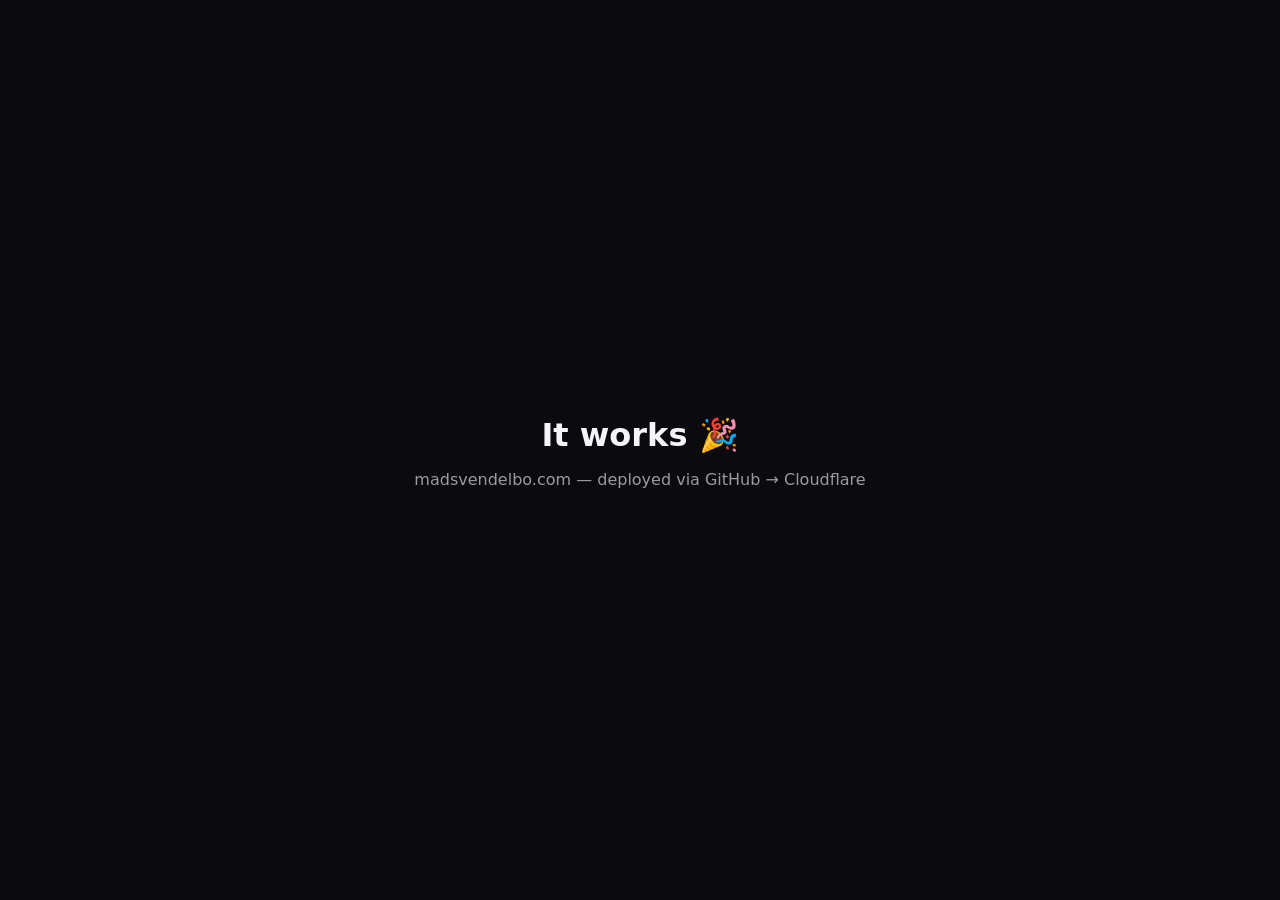
==== public/index.html @ b3d0920f "Initial scaffold: static site served by Cloudflare Workers Co-Authored-By: Claude Fable 5 <noreply@a" ====
<!doctype html>
<html lang="en">
<head>
  <meta charset="utf-8">
  <meta name="viewport" content="width=device-width, initial-scale=1">
  <title>madsvendelbo.com</title>
  <style>
    body {
      margin: 0;
      min-height: 100vh;
      display: grid;
      place-items: center;
      font-family: -apple-system, system-ui, sans-serif;
      background: #0b0b0f;
      color: #f5f5f7;
    }
    main { text-align: center; }
    h1 { font-size: 2rem; margin-bottom: 0.5rem; }
    p { color: #9a9aa3; }
  </style>
</head>
<body>
  <main>
    <h1>It works 🎉</h1>
    <p>madsvendelbo.com — deployed via GitHub → Cloudflare</p>
  </main>
</body>
</html>
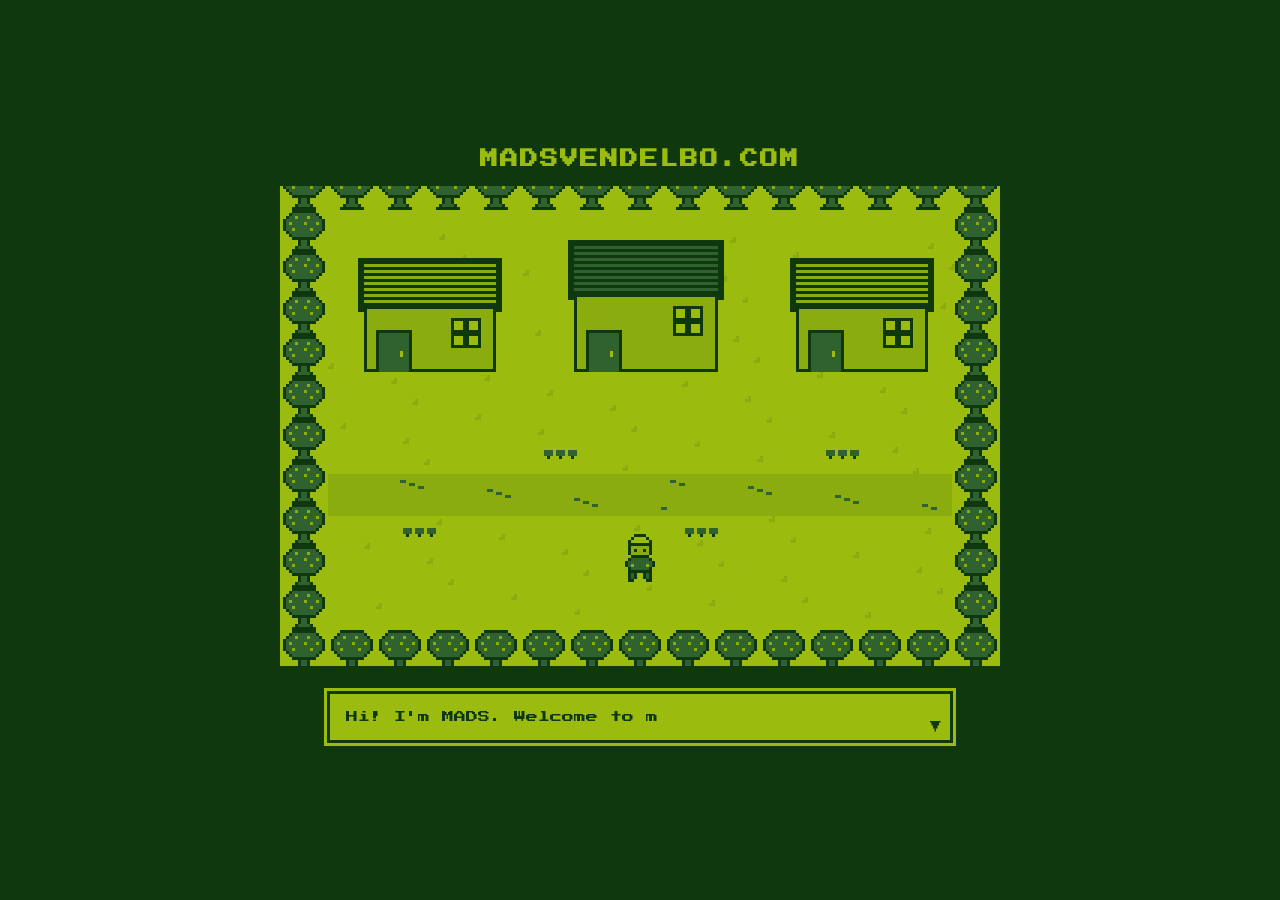
==== commit 3a55e659: "Game Boy hero: pixel village with three houses and cursor-following character Co-Authored-By: Claude" ====
--- a/public/index.html
+++ b/public/index.html
@@ -3,26 +3,370 @@
 <head>
   <meta charset="utf-8">
   <meta name="viewport" content="width=device-width, initial-scale=1">
-  <title>madsvendelbo.com</title>
+  <title>Mads Vendelbo</title>
+  <meta name="description" content="Mads Vendelbo — welcome to my little corner of the internet.">
+  <link rel="preconnect" href="https://fonts.googleapis.com">
+  <link rel="preconnect" href="https://fonts.gstatic.com" crossorigin>
+  <link href="https://fonts.googleapis.com/css2?family=Press+Start+2P&display=swap" rel="stylesheet">
   <style>
+    * { margin: 0; padding: 0; box-sizing: border-box; }
+
+    :root {
+      --gb-darkest: #0f380f;
+      --gb-dark: #306230;
+      --gb-light: #8bac0f;
+      --gb-lightest: #9bbc0f;
+    }
+
     body {
-      margin: 0;
-      min-height: 100vh;
-      display: grid;
-      place-items: center;
-      font-family: -apple-system, system-ui, sans-serif;
-      background: #0b0b0f;
-      color: #f5f5f7;
-    }
-    main { text-align: center; }
-    h1 { font-size: 2rem; margin-bottom: 0.5rem; }
-    p { color: #9a9aa3; }
+      background: var(--gb-darkest);
+      font-family: "Press Start 2P", monospace;
+      overflow: hidden;
+    }
+
+    .hero {
+      position: relative;
+      height: 100vh;
+      height: 100svh;
+      display: flex;
+      flex-direction: column;
+      align-items: center;
+      justify-content: center;
+      gap: 18px;
+      padding: 16px;
+    }
+
+    .title {
+      color: var(--gb-lightest);
+      font-size: clamp(10px, 2.2vw, 18px);
+      letter-spacing: 2px;
+      text-align: center;
+      animation: blinkIn 0.1s 0.2s both;
+    }
+
+    canvas {
+      image-rendering: pixelated;
+      image-rendering: crisp-edges;
+      cursor: crosshair;
+    }
+
+    .dialog {
+      width: min(92vw, 640px);
+      background: var(--gb-lightest);
+      color: var(--gb-darkest);
+      border: 4px solid var(--gb-darkest);
+      box-shadow: inset 0 0 0 3px var(--gb-lightest), inset 0 0 0 6px var(--gb-darkest);
+      padding: 18px 22px;
+      font-size: clamp(8px, 1.6vw, 12px);
+      line-height: 1.9;
+      min-height: 64px;
+      position: relative;
+    }
+
+    .dialog .arrow {
+      position: absolute;
+      right: 14px;
+      bottom: 8px;
+      animation: bounce 0.6s steps(2) infinite;
+    }
+
+    @keyframes bounce { 50% { transform: translateY(3px); } }
+    @keyframes blinkIn { from { opacity: 0; } to { opacity: 1; } }
   </style>
 </head>
 <body>
-  <main>
-    <h1>It works 🎉</h1>
-    <p>madsvendelbo.com — deployed via GitHub → Cloudflare</p>
-  </main>
+  <section class="hero">
+    <h1 class="title">MADSVENDELBO.COM</h1>
+    <canvas id="game" width="240" height="160"></canvas>
+    <div class="dialog"><span id="text"></span><span class="arrow">&#9660;</span></div>
+  </section>
+
+  <script>
+    // ---------- Game Boy palette ----------
+    const PAL = { 1: "#0f380f", 2: "#306230", 3: "#8bac0f", 4: "#9bbc0f" };
+    const W = 240, H = 160, TILE = 16;
+
+    // ---------- sprites (16x16, chars index PAL, "." = transparent) ----------
+    const SPRITES = {
+      down: [[
+        "......1111......",
+        ".....144441.....",
+        "....14444441....",
+        "....11111111....",
+        "....13333331....",
+        "....13133131....",
+        "....13333331....",
+        ".....111111.....",
+        "....12222221....",
+        "...1222222221...",
+        "...1232222321...",
+        "....12222221....",
+        "....11111111....",
+        "....121..121....",
+        "....121..121....",
+        "....11....11....",
+      ],[
+        "......1111......",
+        ".....144441.....",
+        "....14444441....",
+        "....11111111....",
+        "....13333331....",
+        "....13133131....",
+        "....13333331....",
+        ".....111111.....",
+        "....12222221....",
+        "...1222222221...",
+        "...1232222321...",
+        "....12222221....",
+        "....11111111....",
+        "....121..121....",
+        "....121...11....",
+        "....11..........",
+      ]],
+      up: [[
+        "......1111......",
+        ".....144441.....",
+        "....14444441....",
+        "....11111111....",
+        "....14444441....",
+        "....11444411....",
+        "....11111111....",
+        ".....111111.....",
+        "....12222221....",
+        "...1222222221...",
+        "...1232222321...",
+        "....12222221....",
+        "....11111111....",
+        "....121..121....",
+        "....121..121....",
+        "....11....11....",
+      ],[
+        "......1111......",
+        ".....144441.....",
+        "....14444441....",
+        "....11111111....",
+        "....14444441....",
+        "....11444411....",
+        "....11111111....",
+        ".....111111.....",
+        "....12222221....",
+        "...1222222221...",
+        "...1232222321...",
+        "....12222221....",
+        "....11111111....",
+        "....121..121....",
+        "....11...121....",
+        "..........11....",
+      ]],
+      side: [[
+        "......1111......",
+        ".....144441.....",
+        "....14444441....",
+        "....11111111....",
+        "....13333331....",
+        "....13333131....",
+        "....13333331....",
+        ".....111111.....",
+        "....12222221....",
+        "....12222221....",
+        "....12232221....",
+        "....12222221....",
+        "....11111111....",
+        ".....121121.....",
+        ".....121.121....",
+        ".....11...11....",
+      ],[
+        "......1111......",
+        ".....144441.....",
+        "....14444441....",
+        "....11111111....",
+        "....13333331....",
+        "....13333131....",
+        "....13333331....",
+        ".....111111.....",
+        "....12222221....",
+        "....12222221....",
+        "....12232221....",
+        "....12222221....",
+        "....11111111....",
+        "....121..121....",
+        "...121....121...",
+        "...11......11...",
+      ]],
+    };
+
+    const TREE = [
+      "....11111111....",
+      "...1222222221...",
+      "..122322232221..",
+      ".12222222222221.",
+      ".12322223222321.",
+      ".12222222222221.",
+      ".12232222232221.",
+      "..122222222221..",
+      "...1222222221...",
+      "....11111111....",
+      "......1221......",
+      "......1221......",
+      ".....122221.....",
+      "....11111111....",
+      "................",
+      "................",
+    ];
+
+    // ---------- canvas setup ----------
+    const cv = document.getElementById("game");
+    const ctx = cv.getContext("2d");
+
+    function fit() {
+      const availW = window.innerWidth - 32;
+      const availH = window.innerHeight * 0.62;
+      const scale = Math.max(1, Math.floor(Math.min(availW / W, availH / H)));
+      cv.style.width = W * scale + "px";
+      cv.style.height = H * scale + "px";
+    }
+    fit();
+    window.addEventListener("resize", fit);
+
+    function drawSprite(rows, x, y, flip) {
+      x = Math.round(x); y = Math.round(y);
+      for (let r = 0; r < rows.length; r++) {
+        for (let c = 0; c < 16; c++) {
+          const ch = rows[r][flip ? 15 - c : c];
+          if (ch !== ".") {
+            ctx.fillStyle = PAL[ch];
+            ctx.fillRect(x + c, y + r, 1, 1);
+          }
+        }
+      }
+    }
+
+    // ---------- static scene, pre-rendered once ----------
+    const scene = document.createElement("canvas");
+    scene.width = W; scene.height = H;
+    const sctx = scene.getContext("2d");
+
+    function px(x, y, w, h, col) { sctx.fillStyle = PAL[col]; sctx.fillRect(x, y, w, h); }
+
+    function drawHouse(x, y, w, h, variant) {
+      const roofH = Math.floor(h * 0.45);
+      // roof with stripes + outline
+      px(x - 2, y, w + 4, roofH, 1);
+      for (let i = 2; i < roofH - 2; i += 2) px(x, y + i, w, 1, variant ? 2 : 3);
+      px(x - 2, y + roofH - 1, w + 4, 2, 1);
+      // wall
+      px(x, y + roofH, w, h - roofH, 3);
+      px(x, y + roofH, 1, h - roofH, 1);
+      px(x + w - 1, y + roofH, 1, h - roofH, 1);
+      px(x, y + h - 1, w, 1, 1);
+      // door
+      const dw = 10, dh = 13, dx = x + 5, dy = y + h - dh;
+      px(dx - 1, dy - 1, dw + 2, dh + 1, 1);
+      px(dx, dy, dw, dh, 2);
+      px(dx + dw - 3, dy + 6, 1, 2, 4); // handle
+      // window
+      const wx = x + w - 14, wy = y + roofH + 4;
+      px(wx - 1, wy - 1, 10, 10, 1);
+      px(wx, wy, 8, 8, 4);
+      px(wx + 3, wy, 2, 8, 1);
+      px(wx, wy + 3, 8, 2, 1);
+    }
+
+    // grass
+    px(0, 0, W, H, 4);
+    // grass tufts (deterministic scatter)
+    for (let i = 0; i < 90; i++) {
+      const gx = (i * 53 + 17) % (W - 32) + 16;
+      const gy = (i * 37 + 29) % (H - 32) + 16;
+      px(gx, gy, 2, 1, 3); px(gx + 1, gy - 1, 1, 1, 3);
+    }
+    // path
+    px(16, 96, W - 32, 14, 3);
+    for (let i = 0; i < 20; i++) px((i * 29 + 20) % (W - 40) + 20, 98 + ((i * 13) % 10), 2, 1, 2);
+    // flowers along the path
+    const FLOWERS = [];
+    for (let i = 0; i < 12; i++) FLOWERS.push([(i * 47 + 25) % (W - 48) + 24, i % 2 ? 88 : 114]);
+    // houses: three of them
+    drawHouse(28, 24, 44, 38, 0);
+    drawHouse(98, 18, 48, 44, 1);
+    drawHouse(172, 24, 44, 38, 0);
+    // tree border
+    for (let x = 0; x < W; x += TILE) {
+      drawSpriteTo(sctx, TREE, x, -6);
+      drawSpriteTo(sctx, TREE, x, H - 12);
+    }
+    for (let y = 8; y < H - 14; y += 14) {
+      drawSpriteTo(sctx, TREE, 0, y);
+      drawSpriteTo(sctx, TREE, W - TILE, y);
+    }
+
+    function drawSpriteTo(c, rows, x, y) {
+      for (let r = 0; r < rows.length; r++)
+        for (let col = 0; col < 16; col++) {
+          const ch = rows[r][col];
+          if (ch !== ".") { c.fillStyle = PAL[ch]; c.fillRect(x + col, y + r, 1, 1); }
+        }
+    }
+
+    // ---------- the little guy ----------
+    const guy = {
+      x: 112, y: 116,
+      tx: 112, ty: 116,
+      dir: "down", flip: false,
+      frame: 0, tick: 0, moving: false,
+      speed: 1.1,
+    };
+
+    function setTarget(clientX, clientY) {
+      const r = cv.getBoundingClientRect();
+      const gx = (clientX - r.left) / (r.width / W) - 8;
+      const gy = (clientY - r.top) / (r.height / H) - 8;
+      guy.tx = Math.max(14, Math.min(W - 30, gx));
+      guy.ty = Math.max(10, Math.min(H - 28, gy));
+    }
+    cv.addEventListener("mousemove", e => setTarget(e.clientX, e.clientY));
+    cv.addEventListener("touchmove", e => { e.preventDefault(); setTarget(e.touches[0].clientX, e.touches[0].clientY); }, { passive: false });
+    cv.addEventListener("touchstart", e => setTarget(e.touches[0].clientX, e.touches[0].clientY));
+
+    let flowerPhase = 0, globalTick = 0;
+
+    function step() {
+      const dx = guy.tx - guy.x, dy = guy.ty - guy.y;
+      const dist = Math.hypot(dx, dy);
+      guy.moving = dist > 1.5;
+      if (guy.moving) {
+        guy.x += (dx / dist) * guy.speed;
+        guy.y += (dy / dist) * guy.speed;
+        if (Math.abs(dx) > Math.abs(dy)) { guy.dir = "side"; guy.flip = dx < 0; }
+        else { guy.dir = dy < 0 ? "up" : "down"; guy.flip = false; }
+        if (++guy.tick > 8) { guy.tick = 0; guy.frame = 1 - guy.frame; }
+      } else {
+        guy.frame = 0;
+      }
+
+      if (++globalTick % 40 === 0) flowerPhase = 1 - flowerPhase;
+
+      // render
+      ctx.clearRect(0, 0, W, H);
+      ctx.drawImage(scene, 0, 0);
+      for (const [fx, fy] of FLOWERS) {
+        ctx.fillStyle = PAL[1];
+        ctx.fillRect(fx + 1, fy + 1, 1, 2);
+        ctx.fillStyle = PAL[flowerPhase ? 2 : 1];
+        ctx.fillRect(fx, fy - 1 + flowerPhase, 3, 2);
+      }
+      drawSprite(SPRITES[guy.dir][guy.moving ? guy.frame : 0], guy.x, guy.y, guy.flip);
+      requestAnimationFrame(step);
+    }
+    requestAnimationFrame(step);
+
+    // ---------- dialog typewriter ----------
+    const MSG = "Hi! I'm MADS. Welcome to my site! Move the cursor and I'll follow.";
+    const el = document.getElementById("text");
+    let ci = 0;
+    (function type() {
+      if (ci <= MSG.length) { el.textContent = MSG.slice(0, ci++); setTimeout(type, 45); }
+    })();
+  </script>
 </body>
 </html>
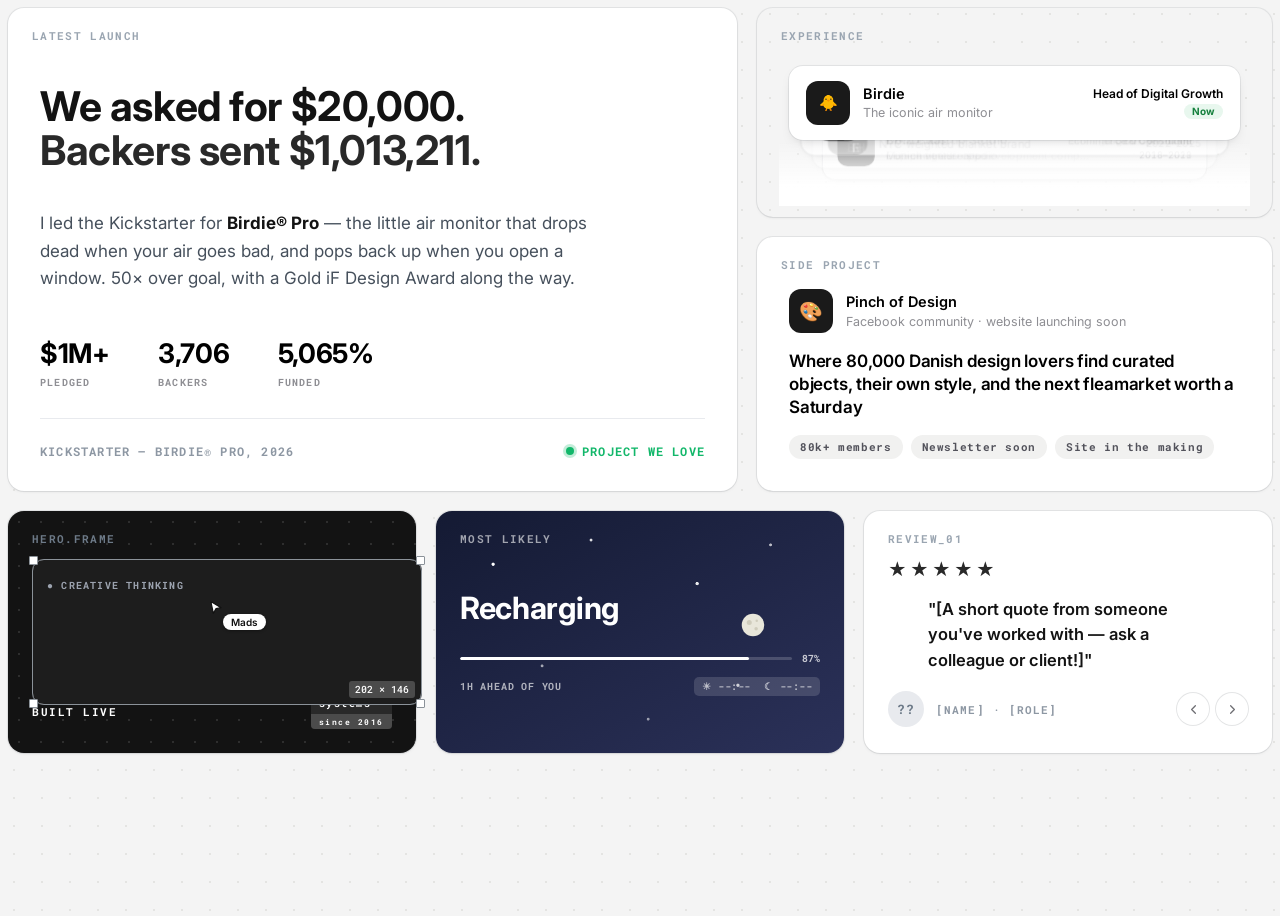
==== commit 38731d70: "Full site redesign: bento portfolio with live cards - Kickstarter statement card (Birdie Pro, $1M ra" ====
--- a/public/index.html
+++ b/public/index.html
@@ -4,369 +4,986 @@
   <meta charset="utf-8">
   <meta name="viewport" content="width=device-width, initial-scale=1">
   <title>Mads Vendelbo</title>
-  <meta name="description" content="Mads Vendelbo — welcome to my little corner of the internet.">
+  <meta name="description" content="Mads Vendelbo — Head of Growth. Strategy, experiments, execution.">
   <link rel="preconnect" href="https://fonts.googleapis.com">
   <link rel="preconnect" href="https://fonts.gstatic.com" crossorigin>
-  <link href="https://fonts.googleapis.com/css2?family=Press+Start+2P&display=swap" rel="stylesheet">
+  <link href="https://fonts.googleapis.com/css2?family=Roboto+Mono:wght@400;500;700&family=Inter:wght@400;500;600;700;800&display=swap" rel="stylesheet">
+  <link rel="stylesheet" href="/shared.css">
   <style>
-    * { margin: 0; padding: 0; box-sizing: border-box; }
-
     :root {
-      --gb-darkest: #0f380f;
-      --gb-dark: #306230;
-      --gb-light: #8bac0f;
-      --gb-lightest: #9bbc0f;
+      --sky: #58a9e6;
+      --sky-deep: #4d9fe0;
+      --orange: #292929;
+      --navy: #131313;
+      --navy-line: #2e2e2e;
+      --card-r: 16px;
+      --mono: "Roboto Mono", monospace;
     }
 
     body {
-      background: var(--gb-darkest);
-      font-family: "Press Start 2P", monospace;
+      background-color: #f4f4f4;
+      background-image: radial-gradient(circle, #e4e4e2 1px, transparent 1px);
+      background-size: 28px 28px;
+      min-height: 100vh;
+      font-family: "Inter", -apple-system, sans-serif;
+      overflow-x: hidden;
+    }
+
+    .site-head { position: relative; z-index: 5; }
+
+    /* bento */
+    .bento {
+      position: relative;
+      z-index: 1;
+      max-width: var(--page-w);
+      margin: 0 auto;
+      display: grid;
+      grid-template-columns: repeat(12, 1fr);
+      gap: 20px;
+    }
+
+    .tile {
+      background: #fff;
+      border-radius: var(--card-r);
+      padding: 32px;
+      position: relative;
+      box-shadow: 0 1px 5px -4px rgba(19,19,22,0.7), 0 0 0 1px rgba(34,42,53,0.08);
+    }
+
+    .tile-label {
+      position: absolute;
+      top: 20px;
+      left: 24px;
+      font-family: var(--mono);
+      font-size: 11px;
+      font-weight: 700;
+      letter-spacing: 0.12em;
+      color: #9aa5b1;
+      text-transform: uppercase;
+    }
+
+    /* statement */
+    .statement {
+      grid-column: span 7;
+      display: flex;
+      flex-direction: column;
+      text-decoration: none;
+      color: inherit;
+    }
+
+    .statement h2 { margin-top: 44px; }
+
+    .ks-stats { display: flex; gap: 48px; margin-top: auto; padding: 28px 0; }
+    .ks-stats b { display: block; font-size: 27px; font-weight: 700; letter-spacing: -0.01em; color: var(--ink); }
+    .ks-stats span {
+      font-family: var(--mono);
+      font-size: 10px;
+      font-weight: 700;
+      letter-spacing: 0.12em;
+      text-transform: uppercase;
+      color: #8e8e93;
+    }
+
+    .statement h2 {
+      font-family: "Inter", sans-serif;
+      font-weight: 700;
+      font-size: clamp(28px, 3.2vw, 44px);
+      line-height: 1.08;
+      letter-spacing: -0.01em;
+      color: var(--navy);
+      margin-bottom: 20px;
+    }
+
+    .statement h2 em { font-style: normal; color: var(--orange); }
+
+    .statement .body { font-size: 17px; line-height: 1.6; color: #46505c; max-width: 52ch; margin-top: 18px; }
+    .statement .body strong { color: var(--navy); }
+
+    .statement .foot {
+      padding-top: 24px;
+      border-top: 1px solid #e8eaee;
+      display: flex;
+      justify-content: space-between;
+      align-items: center;
+      font-family: var(--mono);
+      font-size: 12px;
+      font-weight: 700;
+      letter-spacing: 0.1em;
+      color: #8d97a3;
+      flex-wrap: wrap;
+      gap: 10px;
+    }
+
+    .avail { color: #12b76a; display: flex; align-items: center; gap: 8px; }
+    .avail::before { content: ""; width: 8px; height: 8px; border-radius: 50%; background: #12b76a; box-shadow: 0 0 0 3px rgba(18,183,106,0.25); }
+
+    /* right stack */
+    .rstack { grid-column: span 5; display: flex; flex-direction: column; gap: 20px; }
+
+    .xp {
+      background: var(--card);
+      flex: 1;
+      display: flex;
+      flex-direction: column;
+      justify-content: center;
+    }
+
+    .frame-card .tile-label { color: #6d7a88; }
+
+    .deck { position: relative; margin-top: 24px; margin-bottom: 44px; }
+
+    /* back cards dissolve into the bottom of the card */
+    .deck::after {
+      content: "";
+      position: absolute;
+      left: -10px;
+      right: -10px;
+      top: 100%;
+      height: 66px;
+      background: linear-gradient(to bottom, rgba(255,255,255,0) 0%, #fff 72%);
+      pointer-events: none;
+      z-index: 5;
+    }
+
+
+    .xp-row {
+      display: flex;
+      align-items: center;
+      gap: 13px;
+      background: #fff;
+      border-radius: 14px;
+      padding: 15px 17px;
+      box-shadow: 0 5px 14px -8px rgba(19,19,22,0.35), 0 0 0 1px rgba(34,42,53,0.08);
+      transition: transform 0.45s cubic-bezier(0.3, 0, 0.2, 1), opacity 0.45s ease;
+      transform-origin: bottom center;
+    }
+
+    .deck { height: 74px; touch-action: none; }
+    .xp-row { position: absolute; left: 0; right: 0; top: 0; }
+    .xp-row.pos-0 { transform: none; opacity: 1; z-index: 4; cursor: grab; }
+    .xp-row.pos-0:active { cursor: grabbing; }
+    .xp-row.pos-1 { transform: translateY(15px) scale(0.945); opacity: 0.65; z-index: 3; }
+    .xp-row.pos-2 { transform: translateY(28px) scale(0.895); opacity: 0.4; z-index: 2; }
+    .xp-row.pos-3 { transform: translateY(39px) scale(0.85); opacity: 0.22; z-index: 1; }
+
+    .xp:hover .xp-row.pos-1 { transform: translateY(22px) scale(0.95); opacity: 0.8; }
+    .xp:hover .xp-row.pos-2 { transform: translateY(41px) scale(0.9); opacity: 0.5; }
+    .xp:hover .xp-row.pos-3 { transform: translateY(58px) scale(0.855); opacity: 0.3; }
+
+    .xp-ava {
+      width: 44px;
+      height: 44px;
+      border-radius: 12px;
+      background: #1a1a1a;
+      display: grid;
+      place-items: center;
+      font-size: 15px;
+      font-weight: 700;
+      color: #fff;
+      flex-shrink: 0;
+    }
+
+    .xp-who { display: flex; flex-direction: column; line-height: 1.4; min-width: 0; flex: 1; }
+    .xp-who strong { font-size: 14.5px; font-weight: 600; color: var(--ink); white-space: nowrap; overflow: hidden; text-overflow: ellipsis; }
+    .xp-who small { font-size: 12.5px; color: #8e8e93; font-weight: 400; white-space: nowrap; overflow: hidden; text-overflow: ellipsis; }
+
+    .xp-meta {
+      display: flex;
+      flex-direction: column;
+      align-items: flex-end;
+      gap: 3px;
+      line-height: 1.3;
+      text-align: right;
+      flex-shrink: 0;
+    }
+
+    .xp-meta strong { font-size: 12px; font-weight: 600; color: var(--ink); white-space: nowrap; }
+    .xp-period { font-size: 11px; color: #8e8e93; font-variant-numeric: tabular-nums; }
+    .xp-period.now {
+      color: #15803d;
+      background: #e8f7ee;
+      font-weight: 700;
+      font-size: 10px;
+      padding: 1px 8px;
+      border-radius: 999px;
+    }
+
+    /* side project */
+    .caps { padding-top: 52px; }
+
+    .sp-head { display: flex; align-items: center; gap: 13px; margin-bottom: 16px; }
+
+    .sp-ava {
+      width: 44px;
+      height: 44px;
+      border-radius: 12px;
+      background: #1a1a1a;
+      display: grid;
+      place-items: center;
+      font-size: 19px;
+      flex-shrink: 0;
+    }
+
+    .sp-who { display: flex; flex-direction: column; line-height: 1.4; }
+    .sp-who strong { font-size: 14.5px; font-weight: 600; }
+    .sp-who small { font-size: 12.5px; color: #8e8e93; }
+
+    .sp-title {
+      font-size: 17px;
+      font-weight: 600;
+      line-height: 1.35;
+      letter-spacing: -0.01em;
+      margin-bottom: 16px;
+    }
+
+    .sp-pills { display: flex; gap: 8px; flex-wrap: wrap; }
+
+    .sp-pill {
+      font-family: var(--mono);
+      font-size: 10.5px;
+      font-weight: 700;
+      letter-spacing: 0.06em;
+      color: #52525b;
+      background: #f1f1f0;
+      border-radius: 999px;
+      padding: 5px 11px;
+    }
+
+    /* bottom row */
+    .frame-card {
+      grid-column: span 4;
+      background: var(--navy);
+      color: #fff;
+      background-image: radial-gradient(circle, #2e2e2e 1.2px, transparent 1.2px);
+      background-size: 22px 22px;
+      display: flex;
+      flex-direction: column;
+      text-decoration: none;
+    }
+
+    .mini-wrap { flex: 1; position: relative; min-height: 118px; margin-top: 24px; }
+
+    .mini-frame {
+      background: #1d1d1d;
+      border: 1px solid #333;
+      border-radius: 12px;
+      padding: 13px 14px;
+      position: absolute;
+      top: 0; left: 0;
+      width: 62%;
+      height: 68%;
+      transition: width 1s cubic-bezier(0.33,0,0.2,1), height 1s cubic-bezier(0.33,0,0.2,1), opacity 0.35s ease;
+    }
+
+    .frame-card.grow .mini-frame { width: 100%; height: 100%; }
+    .frame-card.fade-out .mini-frame { opacity: 0; }
+
+    .mini-frame .dot { opacity: 0; transform: translateY(5px); transition: opacity 0.45s ease, transform 0.45s ease; }
+    .frame-card.show-eyeb .dot { opacity: 1; transform: none; }
+
+    .mini-frame h3 .ln { clip-path: inset(-5% 102% -5% 0); transition: clip-path 0.55s ease; display: inline-block; }
+    .mini-frame h3 em.ln { display: block; }
+    .frame-card.show-l1 .ln-1 { clip-path: inset(-5% -5% -5% 0); }
+    .frame-card.show-l2 .ln-2 { clip-path: inset(-5% -5% -5% 0); }
+
+    .mini-btn { opacity: 0; transform: translateY(8px) scale(0.95); transition: opacity 0.4s ease, transform 0.45s cubic-bezier(0.2,0.8,0.3,1.15); }
+    .frame-card.show-btn .mini-btn { opacity: 1; transform: none; }
+
+    .live-sel { position: absolute; inset: -1px; border: 1px solid #8b9299; border-radius: 12px; opacity: 1; transition: opacity 0.3s ease; pointer-events: none; }
+    .live-sel i { position: absolute; width: 7px; height: 7px; background: #fff; border: 1px solid #8b9299; border-radius: 1px; }
+    .live-sel .tl { top: -4px; left: -4px; }
+    .live-sel .tr { top: -4px; right: -4px; }
+    .live-sel .bl { bottom: -4px; left: -4px; }
+    .live-sel .br { bottom: -4px; right: -4px; }
+    .frame-card.done .live-sel { opacity: 0; }
+
+    .live-dim {
+      position: absolute;
+      right: 6px;
+      bottom: 6px;
+      font-family: var(--mono);
+      font-size: 9.5px;
+      font-weight: 500;
+      background: #4b4b4b;
+      color: #fff;
+      padding: 2px 6px;
+      border-radius: 3px;
+      transition: opacity 0.3s ease;
+      white-space: nowrap;
+    }
+    .frame-card.done .live-dim { opacity: 0; }
+
+    .live-curs {
+      position: absolute;
+      left: 100%; top: 100%;
+      margin: -3px 0 0 -3px;
+      transition: left 0.9s ease-in-out, top 0.9s ease-in-out, opacity 0.3s ease;
+      pointer-events: none;
+      z-index: 3;
+      display: flex;
+      align-items: flex-start;
+    }
+    .live-curs .lab {
+      background: #fff;
+      color: #111;
+      font-size: 10px;
+      font-weight: 600;
+      border-radius: 999px;
+      padding: 2px 8px;
+      margin: 14px 0 0 -2px;
+      box-shadow: 0 1px 3px rgba(0,0,0,0.35);
+      white-space: nowrap;
+    }
+    .frame-card.c-text .live-curs { left: 46%; top: 30%; }
+    .frame-card.c-btn .live-curs { left: 34%; top: 76%; }
+    .frame-card.fade-out .live-curs { opacity: 0; }
+
+    .mini-frame .dot { color: #9ca3af; font-size: 10px; font-family: var(--mono); font-weight: 700; letter-spacing: 0.12em; }
+    .mini-frame h3 { font-family: "Inter", sans-serif; font-weight: 700; font-size: 18px; margin: 4px 0 7px; line-height: 1.15; }
+    .mini-frame h3 em { font-style: normal; color: #9ca3af; display: block; }
+
+    .mini-btn {
+      display: inline-block;
+      background: #fff;
+      color: #111;
+      font-weight: 700;
+      font-size: 12px;
+      border-radius: 7px;
+      padding: 6px 12px;
+    }
+
+    .frame-foot {
+      display: flex;
+      justify-content: space-between;
+      align-items: center;
+      margin-top: 16px;
+      font-family: var(--mono);
+      font-size: 11px;
+      font-weight: 700;
+      letter-spacing: 0.14em;
+    }
+
+    .frame-badge { background: var(--orange); padding: 4px 8px; border-radius: 4px; font-size: 10px; }
+    .frame-badge small { display: block; background: #4b4b4b; margin: 4px -8px -4px; padding: 2px 8px; border-radius: 0 0 4px 4px; }
+
+    .building { grid-column: span 4; }
+
+    .frame-card, .building, .review { padding: 24px; }
+
+    /* full-card day/night sky, follows Copenhagen */
+    .dn-sky { position: absolute; inset: 0; border-radius: var(--card-r); transition: opacity 0.9s ease; }
+    .sky-day { background: linear-gradient(150deg, #9dd6f9, #d6eeff); opacity: 1; }
+    .sky-night {
+      background:
+        radial-gradient(circle 1.2px at 14% 22%, #fff 1.2px, transparent 2px),
+        radial-gradient(circle 1px at 38% 12%, rgba(255,255,255,0.85) 1px, transparent 1.8px),
+        radial-gradient(circle 1.3px at 64% 30%, rgba(255,255,255,0.9) 1.3px, transparent 2px),
+        radial-gradient(circle 1px at 82% 14%, rgba(255,255,255,0.7) 1px, transparent 1.8px),
+        radial-gradient(circle 1px at 26% 64%, rgba(255,255,255,0.6) 1px, transparent 1.8px),
+        radial-gradient(circle 1.2px at 74% 72%, rgba(255,255,255,0.75) 1.2px, transparent 2px),
+        radial-gradient(circle 1px at 52% 86%, rgba(255,255,255,0.55) 1px, transparent 1.8px),
+        linear-gradient(150deg, #141a33, #2b3159);
+      opacity: 0;
+    }
+    .building.night .sky-day { opacity: 0; }
+    .building.night .sky-night { opacity: 1; }
+
+    .busy-celestial {
+      position: absolute;
+      width: 30px;
+      height: 30px;
+      left: 80%;
+      top: 20%;
+      z-index: 0;
+    }
+    .busy-celestial svg { position: absolute; inset: 0; width: 100%; height: 100%; transition: opacity 0.5s ease 0.2s; }
+    .dn-sun { opacity: 1; animation: dn-spin 16s linear infinite; }
+    .dn-moon { opacity: 0; }
+    .building.night .dn-sun { opacity: 0; }
+    .building.night .dn-moon { opacity: 1; }
+    @keyframes dn-spin { to { transform: rotate(360deg); } }
+
+    .busy-inner { position: relative; z-index: 1; }
+
+    .busy-label { z-index: 2; color: rgba(20, 32, 43, 0.55); transition: color 0.9s ease; }
+    .building.night .busy-label { color: rgba(255, 255, 255, 0.6); }
+
+    .busy-title {
+      font-size: clamp(26px, 2.4vw, 34px);
+      font-weight: 700;
+      letter-spacing: -0.01em;
+      color: #14202b;
+      margin-top: 54px;
+      transition: color 0.9s ease;
+    }
+    .building.night .busy-title { color: #fff; }
+
+    .busy-foot { margin-top: 26px; }
+
+    .busy-bar {
+      display: none;
+      align-items: center;
+      gap: 10px;
+      margin-bottom: 12px;
+      font-family: var(--mono);
+      font-size: 10px;
+      font-weight: 700;
+      color: rgba(255, 255, 255, 0.75);
+    }
+
+    .building.night .busy-bar { display: flex; }
+
+    .busy-bar .track {
+      flex: 1;
+      height: 3px;
+      border-radius: 2px;
+      background: rgba(255, 255, 255, 0.18);
       overflow: hidden;
     }
 
-    .hero {
-      position: relative;
-      height: 100vh;
-      height: 100svh;
-      display: flex;
-      flex-direction: column;
+    .busy-bar .track i {
+      display: block;
+      height: 100%;
+      width: 0;
+      background: #fff;
+      border-radius: 2px;
+      transition: width 1s ease;
+    }
+
+    .busy-meta {
+      display: flex;
+      justify-content: space-between;
       align-items: center;
-      justify-content: center;
-      gap: 18px;
-      padding: 16px;
-    }
-
-    .title {
-      color: var(--gb-lightest);
-      font-size: clamp(10px, 2.2vw, 18px);
-      letter-spacing: 2px;
-      text-align: center;
-      animation: blinkIn 0.1s 0.2s both;
-    }
-
-    canvas {
-      image-rendering: pixelated;
-      image-rendering: crisp-edges;
-      cursor: crosshair;
-    }
-
-    .dialog {
-      width: min(92vw, 640px);
-      background: var(--gb-lightest);
-      color: var(--gb-darkest);
-      border: 4px solid var(--gb-darkest);
-      box-shadow: inset 0 0 0 3px var(--gb-lightest), inset 0 0 0 6px var(--gb-darkest);
-      padding: 18px 22px;
-      font-size: clamp(8px, 1.6vw, 12px);
-      line-height: 1.9;
-      min-height: 64px;
-      position: relative;
-    }
-
-    .dialog .arrow {
+      gap: 10px;
+      font-family: var(--mono);
+      font-size: 10px;
+      font-weight: 700;
+      letter-spacing: 0.08em;
+      color: rgba(20, 32, 43, 0.65);
+      transition: color 0.9s ease;
+    }
+
+    .building.night .busy-meta { color: rgba(255, 255, 255, 0.65); }
+
+    .busy-badge {
+      background: rgba(20, 32, 43, 0.08);
+      border-radius: 5px;
+      padding: 3px 8px;
+      font-size: 9.5px;
+      letter-spacing: 0.05em;
+      white-space: nowrap;
+      transition: background 0.9s ease;
+    }
+
+    .building.night .busy-badge { background: rgba(255, 255, 255, 0.14); }
+    .review { grid-column: span 4; }
+    .stars { color: var(--orange); font-size: 18px; letter-spacing: 3px; margin: 24px 0 12px; }
+    .review blockquote { font-size: 16.5px; line-height: 1.55; font-weight: 600; color: var(--navy); }
+
+    .review blockquote { min-height: 74px; transition: opacity 0.18s ease; }
+    .review .reviewer { transition: opacity 0.18s ease; }
+    .review.swapping blockquote, .review.swapping .reviewer { opacity: 0; }
+
+    .rev-foot {
+      display: flex;
+      justify-content: space-between;
+      align-items: center;
+      gap: 10px;
+      margin-top: 18px;
+    }
+
+    .rev-nav { display: flex; gap: 7px; }
+
+    .rev-btn {
+      width: 32px;
+      height: 32px;
+      border-radius: 50%;
+      border: none;
+      background: #fff;
+      box-shadow: 0 0 0 1px rgba(34,42,53,0.12);
+      display: grid;
+      place-items: center;
+      color: #6e6e73;
+      cursor: pointer;
+      transition: box-shadow 0.15s ease, color 0.15s ease;
+    }
+
+    .rev-btn:hover { color: var(--ink); box-shadow: 0 0 0 1px rgba(34,42,53,0.25); }
+    .rev-btn svg { width: 15px; height: 15px; }
+
+    .reviewer {
+      display: flex;
+      align-items: center;
+      gap: 12px;
+      font-family: var(--mono);
+      font-size: 11px;
+      font-weight: 700;
+      letter-spacing: 0.1em;
+      color: #8d97a3;
+      text-transform: uppercase;
+    }
+
+    .reviewer .face {
+      width: 36px;
+      height: 36px;
+      border-radius: 50%;
+      background: #e8eaee;
+      display: grid;
+      place-items: center;
+      font-size: 13px;
+      color: #6d7a88;
+    }
+
+    .todo { background: #fff3cd; border-radius: 4px; padding: 0 3px; }
+
+    /* blueprint crop-mark frame on hover (cal.com style) */
+    .sel {
       position: absolute;
-      right: 14px;
-      bottom: 8px;
-      animation: bounce 0.6s steps(2) infinite;
-    }
-
-    @keyframes bounce { 50% { transform: translateY(3px); } }
-    @keyframes blinkIn { from { opacity: 0; } to { opacity: 1; } }
+      inset: 0;
+      opacity: 0;
+      pointer-events: none;
+      transition: opacity 0.13s ease;
+      z-index: 6;
+    }
+
+    .tile:hover > .sel { opacity: 1; }
+
+    .sel i {
+      position: absolute;
+      width: 9px;
+      height: 9px;
+      background: #fff;
+      border: 1px solid #b3b3b3;
+      border-radius: 2px;
+      z-index: 1;
+    }
+
+    /* frame floats 12px outside the card; lines stop short of the squares */
+    .sel .tl { top: -13px; left: -13px; }
+    .sel .tr { top: -13px; right: -13px; }
+    .sel .bl { bottom: -13px; left: -13px; }
+    .sel .br { bottom: -13px; right: -13px; }
+
+    .sel .ln { position: absolute; background: #cfcfcf; }
+    .sel .ln-t { top: -9px; left: -4px; right: -4px; height: 1px; }
+    .sel .ln-b { bottom: -9px; left: -4px; right: -4px; height: 1px; }
+    .sel .ln-l { left: -9px; top: -4px; bottom: -4px; width: 1px; }
+    .sel .ln-r { right: -9px; top: -4px; bottom: -4px; width: 1px; }
+
+    @media (max-width: 1000px) {
+      .statement, .rstack { grid-column: span 12; }
+      .frame-card, .building, .review { grid-column: span 6; }
+    }
+
+    @media (max-width: 680px) {
+      .frame-card, .building, .review { grid-column: span 12; }
+      .tile { padding: 24px; }
+
+      /* kickstarter stats fit the narrow card */
+      .ks-stats { gap: 0; justify-content: space-between; padding: 22px 0; }
+      .ks-stats b { font-size: 21px; }
+      .statement h2 { margin-top: 28px; }
+
+      /* experience rows: drop the description, tighten the meta */
+      .xp-who small { display: none; }
+      .xp-meta strong { font-size: 11px; }
+      .xp-row { padding: 13px 15px; gap: 11px; }
+      .xp-ava { width: 38px; height: 38px; font-size: 14px; }
+      .deck { height: 64px; }
+    }
   </style>
 </head>
 <body>
-  <section class="hero">
-    <h1 class="title">MADSVENDELBO.COM</h1>
-    <canvas id="game" width="240" height="160"></canvas>
-    <div class="dialog"><span id="text"></span><span class="arrow">&#9660;</span></div>
-  </section>
+  <script src="/header.js" defer></script>
+  <script src="/cursor.js" defer></script>
+  <script src="/footer.js" defer></script>
+
+  <main class="bento">
+    <!-- statement -->
+    <a class="tile statement" data-name="kickstarter" href="https://www.kickstarter.com/projects/birdie-scandinavia/birdie-pro-your-fresh-air-pet" target="_blank" rel="noopener">
+      <span class="tile-label">latest launch</span>
+      <h2>We asked for $20,000.<br><em>Backers sent $1,013,211.</em></h2>
+      <p class="body">
+        I led the Kickstarter for <strong>Birdie&reg; Pro</strong> &mdash; the little air
+        monitor that drops dead when your air goes bad, and pops back up when you
+        open a window. 50&times; over goal, with a Gold iF Design Award along the way.
+      </p>
+      <div class="ks-stats">
+        <div><b>$1M+</b><span>pledged</span></div>
+        <div><b>3,706</b><span>backers</span></div>
+        <div><b>5,065%</b><span>funded</span></div>
+      </div>
+      <div class="foot">
+        <span>KICKSTARTER &mdash; BIRDIE&reg; PRO, 2026</span>
+        <span class="avail">PROJECT WE LOVE</span>
+      </div>
+    </a>
+
+    <!-- right stack -->
+    <div class="rstack">
+      <section class="tile xp" data-name="experience">
+        <span class="tile-label">experience</span>
+        <div class="deck">
+          <div class="xp-row pos-0">
+            <span class="xp-ava">🐥</span>
+            <span class="xp-who">
+              <strong>Birdie</strong>
+              <small>The iconic air monitor</small>
+            </span>
+            <span class="xp-meta">
+              <strong>Head of Digital Growth</strong>
+              <small class="xp-period now">Now</small>
+            </span>
+          </div>
+          <div class="xp-row pos-1">
+            <span class="xp-ava">P</span>
+            <span class="xp-who">
+              <strong>Passim</strong>
+              <small>My own growth consultancy</small>
+            </span>
+            <span class="xp-meta">
+              <strong>Consultant &amp; Advisor</strong>
+              <small class="xp-period">2018&ndash;2026</small>
+            </span>
+          </div>
+          <div class="xp-row pos-2">
+            <span class="xp-ava">B</span>
+            <span class="xp-who">
+              <strong>Bearaby</strong>
+              <small>NYC weighted blanket brand</small>
+            </span>
+            <span class="xp-meta">
+              <strong>Ecommerce &amp; SEO Strategy</strong>
+              <small class="xp-period">2022&ndash;2025</small>
+            </span>
+          </div>
+          <div class="xp-row pos-3">
+            <span class="xp-ava">N</span>
+            <span class="xp-who">
+              <strong>Nordic Cosmetics</strong>
+              <small>CBD skincare brand</small>
+            </span>
+            <span class="xp-meta">
+              <strong>Strategist &amp; Growth Lead</strong>
+              <small class="xp-period">2021&ndash;2022</small>
+            </span>
+          </div>
+          <div class="xp-row pos-3">
+            <span class="xp-ava">N</span>
+            <span class="xp-who">
+              <strong>Nordic Oil</strong>
+              <small>European CBD brand</small>
+            </span>
+            <span class="xp-meta">
+              <strong>SEO &amp; Ecommerce</strong>
+              <small class="xp-period">2018&ndash;2021</small>
+            </span>
+          </div>
+          <div class="xp-row pos-3">
+            <span class="xp-ava">BH</span>
+            <span class="xp-who">
+              <strong>By &amp; Havn</strong>
+              <small>Copenhagen&rsquo;s city development company</small>
+            </span>
+            <span class="xp-meta">
+              <strong>Digital Consultant</strong>
+              <small class="xp-period">2018&ndash;2021</small>
+            </span>
+          </div>
+          <div class="xp-row pos-3">
+            <span class="xp-ava">F</span>
+            <span class="xp-who">
+              <strong>Freeletics</strong>
+              <small>Munich fitness app</small>
+            </span>
+            <span class="xp-meta">
+              <strong>SEO Consultant</strong>
+              <small class="xp-period">2018&ndash;2019</small>
+            </span>
+          </div>
+          <div class="xp-row pos-3">
+            <span class="xp-ava">E</span>
+            <span class="xp-who">
+              <strong>EECD Startup Studio</strong>
+              <small>Munich venture studio</small>
+            </span>
+            <span class="xp-meta">
+              <strong>Ecommerce &amp; Operations</strong>
+              <small class="xp-period">2016&ndash;2018</small>
+            </span>
+          </div>
+        </div>
+      </section>
+
+      <section class="tile caps" data-name="side project">
+        <span class="tile-label">side project</span>
+        <div class="sp-head">
+          <span class="sp-ava">🎨</span>
+          <span class="sp-who">
+            <strong>Pinch of Design</strong>
+            <small>Facebook community &middot; website launching soon</small>
+          </span>
+        </div>
+        <h3 class="sp-title">Where 80,000 Danish design lovers find curated objects, their own style, and the next fleamarket worth a Saturday</h3>
+        <div class="sp-pills">
+          <span class="sp-pill">80k+ members</span>
+          <span class="sp-pill">Newsletter soon</span>
+          <span class="sp-pill">Site in the making</span>
+        </div>
+      </section>
+    </div>
+
+    <!-- bottom row -->
+    <a class="tile frame-card" href="/about" data-name="hero.frame">
+      <span class="tile-label">hero.frame</span>
+      <div class="mini-wrap">
+        <div class="mini-frame">
+          <span class="dot">● CREATIVE THINKING</span>
+          <h3><span class="ln ln-1">Problems in.</span> <em class="ln ln-2">Systems out.</em></h3>
+          <span class="mini-btn">See how &rarr;</span>
+          <span class="live-sel"><i class="tl"></i><i class="tr"></i><i class="bl"></i><i class="br"></i></span>
+          <span class="live-dim">&mdash;</span>
+          <span class="live-curs">
+            <svg width="17" height="17" viewBox="0 0 24 24"><path d="M4 2 L18.5 10.8 L11.3 12.2 L7.6 18.8 Z" fill="#fff" stroke="#111" stroke-width="1.6" stroke-linejoin="round"/></svg>
+            <span class="lab">Mads</span>
+          </span>
+        </div>
+      </div>
+      <div class="frame-foot">
+        <span>BUILT LIVE</span>
+        <span class="frame-badge">systems<small>since 2016</small></span>
+      </div>
+    </a>
+
+    <section class="tile building" data-name="building">
+      <span class="dn-sky sky-day"></span>
+      <span class="dn-sky sky-night"></span>
+      <span class="busy-celestial" role="img" aria-label="Time of day in Copenhagen">
+        <svg class="dn-sun" viewBox="0 0 24 24" fill="none" stroke="#f5b21a" stroke-width="2" stroke-linecap="round"><circle cx="12" cy="12" r="4" fill="#ffd84d" stroke="none"/><path d="M12 2v2M12 20v2M4.9 4.9l1.4 1.4M17.7 17.7l1.4 1.4M2 12h2M20 12h2M4.9 19.1l1.4-1.4M17.7 6.3l1.4-1.4"/></svg>
+        <svg class="dn-moon" viewBox="0 0 24 24"><circle cx="12" cy="12" r="9" fill="#e8e6da"/><circle cx="9" cy="10" r="2" fill="#cfccbc"/><circle cx="14.5" cy="15" r="1.4" fill="#cfccbc"/><circle cx="15" cy="8.5" r="1" fill="#cfccbc"/></svg>
+      </span>
+      <span class="tile-label busy-label">most likely</span>
+      <div class="busy-inner">
+        <div class="busy-title" id="busy-title">&hellip;</div>
+        <div class="busy-foot">
+          <div class="busy-bar">
+            <span class="track"><i id="busy-fill"></i></span>
+            <span id="busy-pct">--%</span>
+          </div>
+          <div class="busy-meta">
+            <span id="busy-delta"></span>
+            <span class="busy-badge" id="busy-sun">&#9728; --:-- &nbsp;&#9790; --:--</span>
+          </div>
+        </div>
+      </div>
+    </section>
+
+    <section class="tile review" data-name="review_01">
+      <span class="tile-label" id="rev-label">review_01</span>
+      <div class="stars">&#9733;&#9733;&#9733;&#9733;&#9733;</div>
+      <blockquote id="rev-quote"></blockquote>
+      <div class="rev-foot">
+        <div class="reviewer">
+          <span class="face" id="rev-face">??</span>
+          <span id="rev-who"></span>
+        </div>
+        <div class="rev-nav">
+          <button class="rev-btn" id="rev-prev" aria-label="Previous review"><svg viewBox="0 0 24 24" fill="none" stroke="currentColor" stroke-width="2" stroke-linecap="round" stroke-linejoin="round"><path d="m15 18-6-6 6-6"/></svg></button>
+          <button class="rev-btn" id="rev-next" aria-label="Next review"><svg viewBox="0 0 24 24" fill="none" stroke="currentColor" stroke-width="2" stroke-linecap="round" stroke-linejoin="round"><path d="m9 6 6 6-6 6"/></svg></button>
+        </div>
+      </div>
+    </section>
+  </main>
 
   <script>
-    // ---------- Game Boy palette ----------
-    const PAL = { 1: "#0f380f", 2: "#306230", 3: "#8bac0f", 4: "#9bbc0f" };
-    const W = 240, H = 160, TILE = 16;
-
-    // ---------- sprites (16x16, chars index PAL, "." = transparent) ----------
-    const SPRITES = {
-      down: [[
-        "......1111......",
-        ".....144441.....",
-        "....14444441....",
-        "....11111111....",
-        "....13333331....",
-        "....13133131....",
-        "....13333331....",
-        ".....111111.....",
-        "....12222221....",
-        "...1222222221...",
-        "...1232222321...",
-        "....12222221....",
-        "....11111111....",
-        "....121..121....",
-        "....121..121....",
-        "....11....11....",
-      ],[
-        "......1111......",
-        ".....144441.....",
-        "....14444441....",
-        "....11111111....",
-        "....13333331....",
-        "....13133131....",
-        "....13333331....",
-        ".....111111.....",
-        "....12222221....",
-        "...1222222221...",
-        "...1232222321...",
-        "....12222221....",
-        "....11111111....",
-        "....121..121....",
-        "....121...11....",
-        "....11..........",
-      ]],
-      up: [[
-        "......1111......",
-        ".....144441.....",
-        "....14444441....",
-        "....11111111....",
-        "....14444441....",
-        "....11444411....",
-        "....11111111....",
-        ".....111111.....",
-        "....12222221....",
-        "...1222222221...",
-        "...1232222321...",
-        "....12222221....",
-        "....11111111....",
-        "....121..121....",
-        "....121..121....",
-        "....11....11....",
-      ],[
-        "......1111......",
-        ".....144441.....",
-        "....14444441....",
-        "....11111111....",
-        "....14444441....",
-        "....11444411....",
-        "....11111111....",
-        ".....111111.....",
-        "....12222221....",
-        "...1222222221...",
-        "...1232222321...",
-        "....12222221....",
-        "....11111111....",
-        "....121..121....",
-        "....11...121....",
-        "..........11....",
-      ]],
-      side: [[
-        "......1111......",
-        ".....144441.....",
-        "....14444441....",
-        "....11111111....",
-        "....13333331....",
-        "....13333131....",
-        "....13333331....",
-        ".....111111.....",
-        "....12222221....",
-        "....12222221....",
-        "....12232221....",
-        "....12222221....",
-        "....11111111....",
-        ".....121121.....",
-        ".....121.121....",
-        ".....11...11....",
-      ],[
-        "......1111......",
-        ".....144441.....",
-        "....14444441....",
-        "....11111111....",
-        "....13333331....",
-        "....13333131....",
-        "....13333331....",
-        ".....111111.....",
-        "....12222221....",
-        "....12222221....",
-        "....12232221....",
-        "....12222221....",
-        "....11111111....",
-        "....121..121....",
-        "...121....121...",
-        "...11......11...",
-      ]],
-    };
-
-    const TREE = [
-      "....11111111....",
-      "...1222222221...",
-      "..122322232221..",
-      ".12222222222221.",
-      ".12322223222321.",
-      ".12222222222221.",
-      ".12232222232221.",
-      "..122222222221..",
-      "...1222222221...",
-      "....11111111....",
-      "......1221......",
-      "......1221......",
-      ".....122221.....",
-      "....11111111....",
-      "................",
-      "................",
-    ];
-
-    // ---------- canvas setup ----------
-    const cv = document.getElementById("game");
-    const ctx = cv.getContext("2d");
-
-    function fit() {
-      const availW = window.innerWidth - 32;
-      const availH = window.innerHeight * 0.62;
-      const scale = Math.max(1, Math.floor(Math.min(availW / W, availH / H)));
-      cv.style.width = W * scale + "px";
-      cv.style.height = H * scale + "px";
-    }
-    fit();
-    window.addEventListener("resize", fit);
-
-    function drawSprite(rows, x, y, flip) {
-      x = Math.round(x); y = Math.round(y);
-      for (let r = 0; r < rows.length; r++) {
-        for (let c = 0; c < 16; c++) {
-          const ch = rows[r][flip ? 15 - c : c];
-          if (ch !== ".") {
-            ctx.fillStyle = PAL[ch];
-            ctx.fillRect(x + c, y + r, 1, 1);
-          }
+    // experience deck: drag the front card away, or scroll to flip through
+    (function () {
+      const deck = document.querySelector(".deck");
+      const slots = ["pos-0", "pos-1", "pos-2", "pos-3"];
+      let order = [...deck.querySelectorAll(".xp-row")];
+
+      function render() {
+        order.forEach((row, i) => {
+          slots.forEach(c => row.classList.remove(c));
+          row.classList.add(slots[Math.min(i, 3)]);
+        });
+      }
+      const next = () => { order.push(order.shift()); render(); };
+      const prev = () => { order.unshift(order.pop()); render(); };
+
+      let lastWheel = 0;
+      deck.addEventListener("wheel", (e) => {
+        e.preventDefault();
+        const now = Date.now();
+        if (now - lastWheel < 350) return;
+        lastWheel = now;
+        (e.deltaY > 0 || e.deltaX > 0) ? next() : prev();
+      }, { passive: false });
+
+      let drag = null;
+      deck.addEventListener("pointerdown", (e) => {
+        const front = order[0];
+        if (!front.contains(e.target)) return;
+        drag = { y: e.clientY, eased: 0, front };
+        front.setPointerCapture(e.pointerId);
+        front.style.transition = "none";
+      });
+      deck.addEventListener("pointermove", (e) => {
+        if (!drag) return;
+        // rubber-band: follows the pointer vertically but never leaves the card
+        drag.eased = Math.tanh((e.clientY - drag.y) / 90) * 42;
+        drag.front.style.transform = "translateY(" + drag.eased + "px)";
+      });
+      function endDrag() {
+        if (!drag) return;
+        drag.front.style.transition = "";
+        drag.front.style.transform = "";
+        if (drag.eased > 22) next();
+        else if (drag.eased < -22) prev();
+        drag = null;
+      }
+      deck.addEventListener("pointerup", endDrag);
+      deck.addEventListener("pointercancel", endDrag);
+    })();
+
+    // "probably busy": sky, title, and sun/moon arc follow Copenhagen's day
+    (function () {
+      const card = document.querySelector(".building");
+      const title = document.getElementById("busy-title");
+      const cel = card.querySelector(".busy-celestial");
+
+      function cphTime() {
+        const parts = new Intl.DateTimeFormat("en-GB", { timeZone: "Europe/Copenhagen", hour: "2-digit", minute: "2-digit", hour12: false }).format(new Date()).split(":");
+        return parseInt(parts[0], 10) + parseInt(parts[1], 10) / 60;
+      }
+
+      function apply() {
+        const h = cphTime();
+        const night = h >= 22 || h < 7;
+        card.classList.toggle("night", night);
+
+        title.textContent =
+          night ? "Recharging" :
+          h < 9 ? "Caffeinating" :
+          h < 17 ? "Shipping things" : "Closing tabs";
+
+        // arc progress: night maps 22:00->07:00, day maps 07:00->22:00
+        const p = night ? ((h - 22 + 24) % 24) / 9 : (h - 7) / 15;
+        cel.style.left = (6 + p * 78) + "%";
+        cel.style.top = (58 - Math.sin(p * Math.PI) * 44) + "%";
+
+        // recharging progress bar (night phase only)
+        if (night) {
+          document.getElementById("busy-fill").style.width = Math.round(p * 100) + "%";
+          document.getElementById("busy-pct").textContent = Math.round(p * 100) + "%";
         }
+
+        // visitor delta vs Copenhagen
+        const localH = new Date().getHours() + new Date().getMinutes() / 60;
+        let delta = Math.round(h - localH);
+        if (delta > 12) delta -= 24;
+        if (delta < -12) delta += 24;
+        document.getElementById("busy-delta").textContent =
+          delta === 0 ? "SAME TIME AS YOU" :
+          Math.abs(delta) + "H " + (delta > 0 ? "AHEAD OF" : "BEHIND") + " YOU";
       }
-    }
-
-    // ---------- static scene, pre-rendered once ----------
-    const scene = document.createElement("canvas");
-    scene.width = W; scene.height = H;
-    const sctx = scene.getContext("2d");
-
-    function px(x, y, w, h, col) { sctx.fillStyle = PAL[col]; sctx.fillRect(x, y, w, h); }
-
-    function drawHouse(x, y, w, h, variant) {
-      const roofH = Math.floor(h * 0.45);
-      // roof with stripes + outline
-      px(x - 2, y, w + 4, roofH, 1);
-      for (let i = 2; i < roofH - 2; i += 2) px(x, y + i, w, 1, variant ? 2 : 3);
-      px(x - 2, y + roofH - 1, w + 4, 2, 1);
-      // wall
-      px(x, y + roofH, w, h - roofH, 3);
-      px(x, y + roofH, 1, h - roofH, 1);
-      px(x + w - 1, y + roofH, 1, h - roofH, 1);
-      px(x, y + h - 1, w, 1, 1);
-      // door
-      const dw = 10, dh = 13, dx = x + 5, dy = y + h - dh;
-      px(dx - 1, dy - 1, dw + 2, dh + 1, 1);
-      px(dx, dy, dw, dh, 2);
-      px(dx + dw - 3, dy + 6, 1, 2, 4); // handle
-      // window
-      const wx = x + w - 14, wy = y + roofH + 4;
-      px(wx - 1, wy - 1, 10, 10, 1);
-      px(wx, wy, 8, 8, 4);
-      px(wx + 3, wy, 2, 8, 1);
-      px(wx, wy + 3, 8, 2, 1);
-    }
-
-    // grass
-    px(0, 0, W, H, 4);
-    // grass tufts (deterministic scatter)
-    for (let i = 0; i < 90; i++) {
-      const gx = (i * 53 + 17) % (W - 32) + 16;
-      const gy = (i * 37 + 29) % (H - 32) + 16;
-      px(gx, gy, 2, 1, 3); px(gx + 1, gy - 1, 1, 1, 3);
-    }
-    // path
-    px(16, 96, W - 32, 14, 3);
-    for (let i = 0; i < 20; i++) px((i * 29 + 20) % (W - 40) + 20, 98 + ((i * 13) % 10), 2, 1, 2);
-    // flowers along the path
-    const FLOWERS = [];
-    for (let i = 0; i < 12; i++) FLOWERS.push([(i * 47 + 25) % (W - 48) + 24, i % 2 ? 88 : 114]);
-    // houses: three of them
-    drawHouse(28, 24, 44, 38, 0);
-    drawHouse(98, 18, 48, 44, 1);
-    drawHouse(172, 24, 44, 38, 0);
-    // tree border
-    for (let x = 0; x < W; x += TILE) {
-      drawSpriteTo(sctx, TREE, x, -6);
-      drawSpriteTo(sctx, TREE, x, H - 12);
-    }
-    for (let y = 8; y < H - 14; y += 14) {
-      drawSpriteTo(sctx, TREE, 0, y);
-      drawSpriteTo(sctx, TREE, W - TILE, y);
-    }
-
-    function drawSpriteTo(c, rows, x, y) {
-      for (let r = 0; r < rows.length; r++)
-        for (let col = 0; col < 16; col++) {
-          const ch = rows[r][col];
-          if (ch !== ".") { c.fillStyle = PAL[ch]; c.fillRect(x + col, y + r, 1, 1); }
-        }
-    }
-
-    // ---------- the little guy ----------
-    const guy = {
-      x: 112, y: 116,
-      tx: 112, ty: 116,
-      dir: "down", flip: false,
-      frame: 0, tick: 0, moving: false,
-      speed: 1.1,
-    };
-
-    function setTarget(clientX, clientY) {
-      const r = cv.getBoundingClientRect();
-      const gx = (clientX - r.left) / (r.width / W) - 8;
-      const gy = (clientY - r.top) / (r.height / H) - 8;
-      guy.tx = Math.max(14, Math.min(W - 30, gx));
-      guy.ty = Math.max(10, Math.min(H - 28, gy));
-    }
-    cv.addEventListener("mousemove", e => setTarget(e.clientX, e.clientY));
-    cv.addEventListener("touchmove", e => { e.preventDefault(); setTarget(e.touches[0].clientX, e.touches[0].clientY); }, { passive: false });
-    cv.addEventListener("touchstart", e => setTarget(e.touches[0].clientX, e.touches[0].clientY));
-
-    let flowerPhase = 0, globalTick = 0;
-
-    function step() {
-      const dx = guy.tx - guy.x, dy = guy.ty - guy.y;
-      const dist = Math.hypot(dx, dy);
-      guy.moving = dist > 1.5;
-      if (guy.moving) {
-        guy.x += (dx / dist) * guy.speed;
-        guy.y += (dy / dist) * guy.speed;
-        if (Math.abs(dx) > Math.abs(dy)) { guy.dir = "side"; guy.flip = dx < 0; }
-        else { guy.dir = dy < 0 ? "up" : "down"; guy.flip = false; }
-        if (++guy.tick > 8) { guy.tick = 0; guy.frame = 1 - guy.frame; }
-      } else {
-        guy.frame = 0;
+
+      fetch("https://api.open-meteo.com/v1/forecast?latitude=55.68&longitude=12.57&daily=sunrise,sunset&timezone=Europe%2FCopenhagen&forecast_days=1")
+        .then(r => r.json())
+        .then(d => {
+          document.getElementById("busy-sun").innerHTML =
+            "&#9728; " + d.daily.sunrise[0].split("T")[1] + " &nbsp;&#9790; " + d.daily.sunset[0].split("T")[1];
+        })
+        .catch(() => {});
+
+      apply();
+      requestAnimationFrame(() => { cel.style.transition = "left 1.2s ease, top 1.2s ease"; });
+      setInterval(apply, 60000);
+    })();
+
+    // "built live" loop on the hero.frame card
+    (function () {
+      const card = document.querySelector(".frame-card");
+      const frame = card.querySelector(".mini-frame");
+      const dim = card.querySelector(".live-dim");
+      const STATES = ["grow", "show-eyeb", "show-l1", "show-l2", "show-btn", "done", "fade-out", "c-text", "c-btn"];
+
+      if (window.matchMedia("(prefers-reduced-motion: reduce)").matches) {
+        card.classList.add("grow", "show-eyeb", "show-l1", "show-l2", "show-btn", "done");
+        card.querySelector(".live-curs").style.display = "none";
+        dim.style.display = "none";
+        return;
       }
 
-      if (++globalTick % 40 === 0) flowerPhase = 1 - flowerPhase;
-
-      // render
-      ctx.clearRect(0, 0, W, H);
-      ctx.drawImage(scene, 0, 0);
-      for (const [fx, fy] of FLOWERS) {
-        ctx.fillStyle = PAL[1];
-        ctx.fillRect(fx + 1, fy + 1, 1, 2);
-        ctx.fillStyle = PAL[flowerPhase ? 2 : 1];
-        ctx.fillRect(fx, fy - 1 + flowerPhase, 3, 2);
+      let raf;
+      function trackDim() {
+        dim.textContent = Math.round(frame.offsetWidth) + " \u00d7 " + Math.round(frame.offsetHeight);
+        raf = requestAnimationFrame(trackDim);
       }
-      drawSprite(SPRITES[guy.dir][guy.moving ? guy.frame : 0], guy.x, guy.y, guy.flip);
-      requestAnimationFrame(step);
-    }
-    requestAnimationFrame(step);
-
-    // ---------- dialog typewriter ----------
-    const MSG = "Hi! I'm MADS. Welcome to my site! Move the cursor and I'll follow.";
-    const el = document.getElementById("text");
-    let ci = 0;
-    (function type() {
-      if (ci <= MSG.length) { el.textContent = MSG.slice(0, ci++); setTimeout(type, 45); }
+
+      function play() {
+        card.classList.remove(...STATES);
+        trackDim();
+        const steps = [
+          [350, () => card.classList.add("grow")],
+          [1500, () => { cancelAnimationFrame(raf); card.classList.add("show-eyeb", "c-text"); }],
+          [2300, () => card.classList.add("show-l1")],
+          [2950, () => card.classList.add("show-l2")],
+          [3700, () => card.classList.add("c-btn")],
+          [4500, () => card.classList.add("show-btn", "done")],
+          [7200, () => card.classList.add("fade-out")],
+          [7800, play],
+        ];
+        steps.forEach(([t, fn]) => setTimeout(fn, t));
+      }
+      play();
     })();
+
+    // review pagination
+    (function () {
+      // TODO: real quotes — ask colleagues/clients!
+      const REVIEWS = [
+        { q: '"[A short quote from someone you\'ve worked with — ask a colleague or client!]"', face: "??", who: "[NAME] · [ROLE]" },
+        { q: '"[Second quote — a founder or CMO you advised]"', face: "??", who: "[NAME] · [ROLE]" },
+        { q: '"[Third quote — a teammate from Birdie or Bearaby]"', face: "??", who: "[NAME] · [ROLE]" },
+      ];
+      const card = document.querySelector(".review");
+      const quote = document.getElementById("rev-quote");
+      const face = document.getElementById("rev-face");
+      const who = document.getElementById("rev-who");
+      const label = document.getElementById("rev-label");
+      let i = 0;
+
+      function render() {
+        const r = REVIEWS[i];
+        quote.textContent = r.q;
+        face.textContent = r.face;
+        who.textContent = r.who;
+        const name = "review_0" + (i + 1);
+        label.textContent = name;
+        card.dataset.name = name;
+      }
+
+      function go(dir) {
+        i = (i + dir + REVIEWS.length) % REVIEWS.length;
+        card.classList.add("swapping");
+        setTimeout(() => { render(); card.classList.remove("swapping"); }, 180);
+      }
+
+      document.getElementById("rev-prev").addEventListener("click", () => go(-1));
+      document.getElementById("rev-next").addEventListener("click", () => go(1));
+      render();
+    })();
+
+    // figma-style selection frame per tile
+    document.querySelectorAll(".tile[data-name]").forEach((tile) => {
+      const sel = document.createElement("div");
+      sel.className = "sel";
+      sel.innerHTML = '<span class="ln ln-t"></span><span class="ln ln-b"></span>' +
+        '<span class="ln ln-l"></span><span class="ln ln-r"></span>' +
+        '<i class="tl"></i><i class="tr"></i><i class="bl"></i><i class="br"></i>';
+      tile.appendChild(sel);
+    });
   </script>
 </body>
 </html>
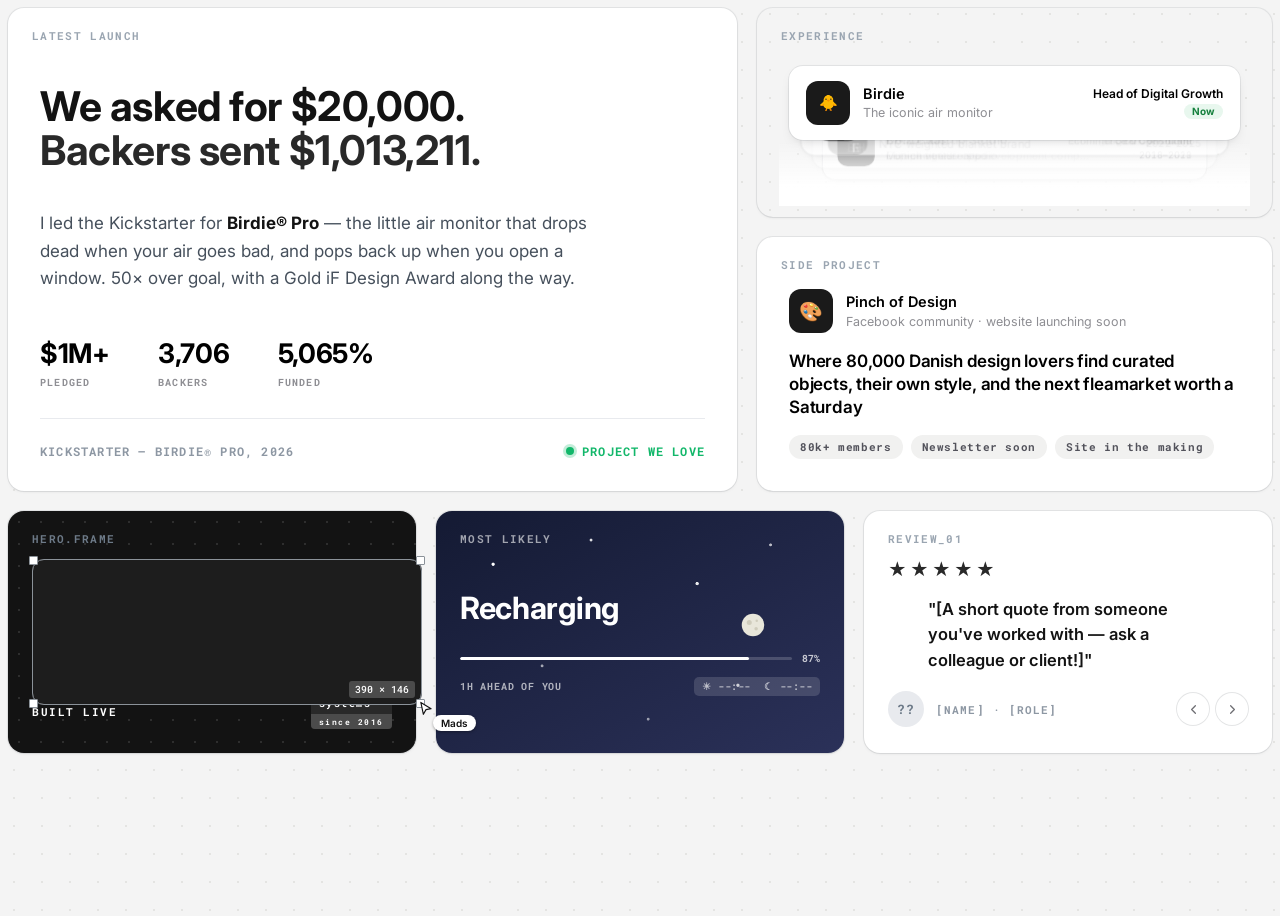
==== commit fe3d5a48: "Add noindex meta to all pages while site is in progress Co-Authored-By: Claude Fable 5 <noreply@anth" ====
--- a/public/index.html
+++ b/public/index.html
@@ -3,6 +3,7 @@
 <head>
   <meta charset="utf-8">
   <meta name="viewport" content="width=device-width, initial-scale=1">
+  <meta name="robots" content="noindex">
   <title>Mads Vendelbo</title>
   <meta name="description" content="Mads Vendelbo — Head of Growth. Strategy, experiments, execution.">
   <link rel="preconnect" href="https://fonts.googleapis.com">
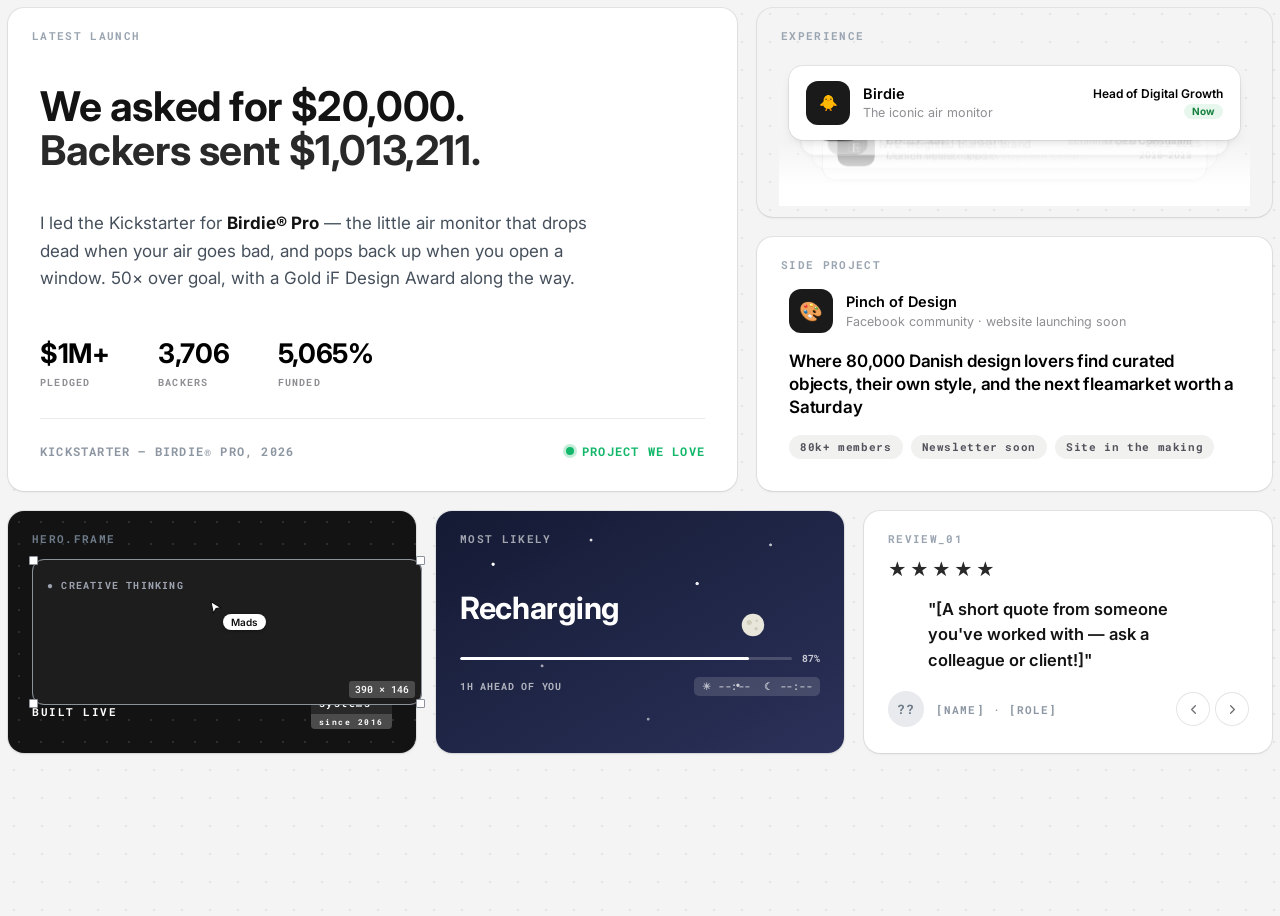
==== commit 8ea9888c: "Remove mobile photo hero Co-Authored-By: Claude Fable 5 <noreply@anthropic.com>" ====
(no text change in the page or its own stylesheets)
